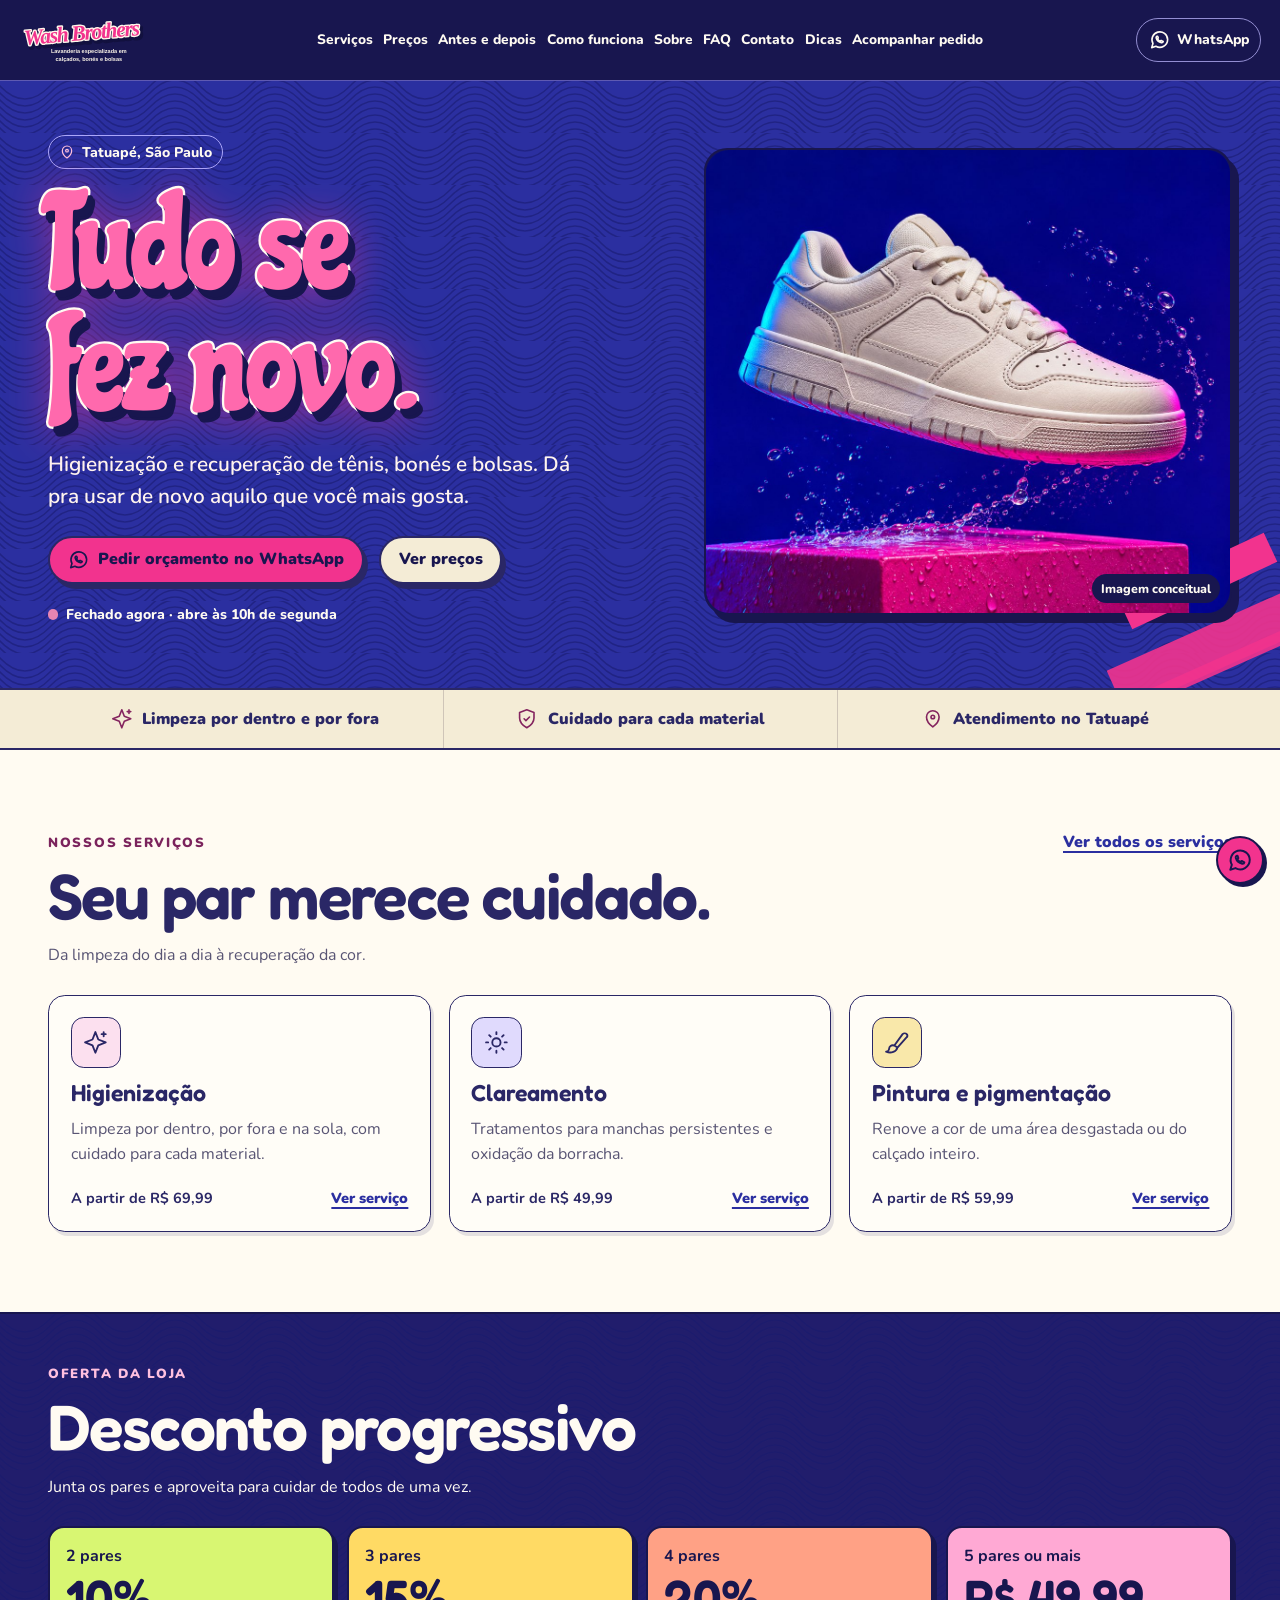
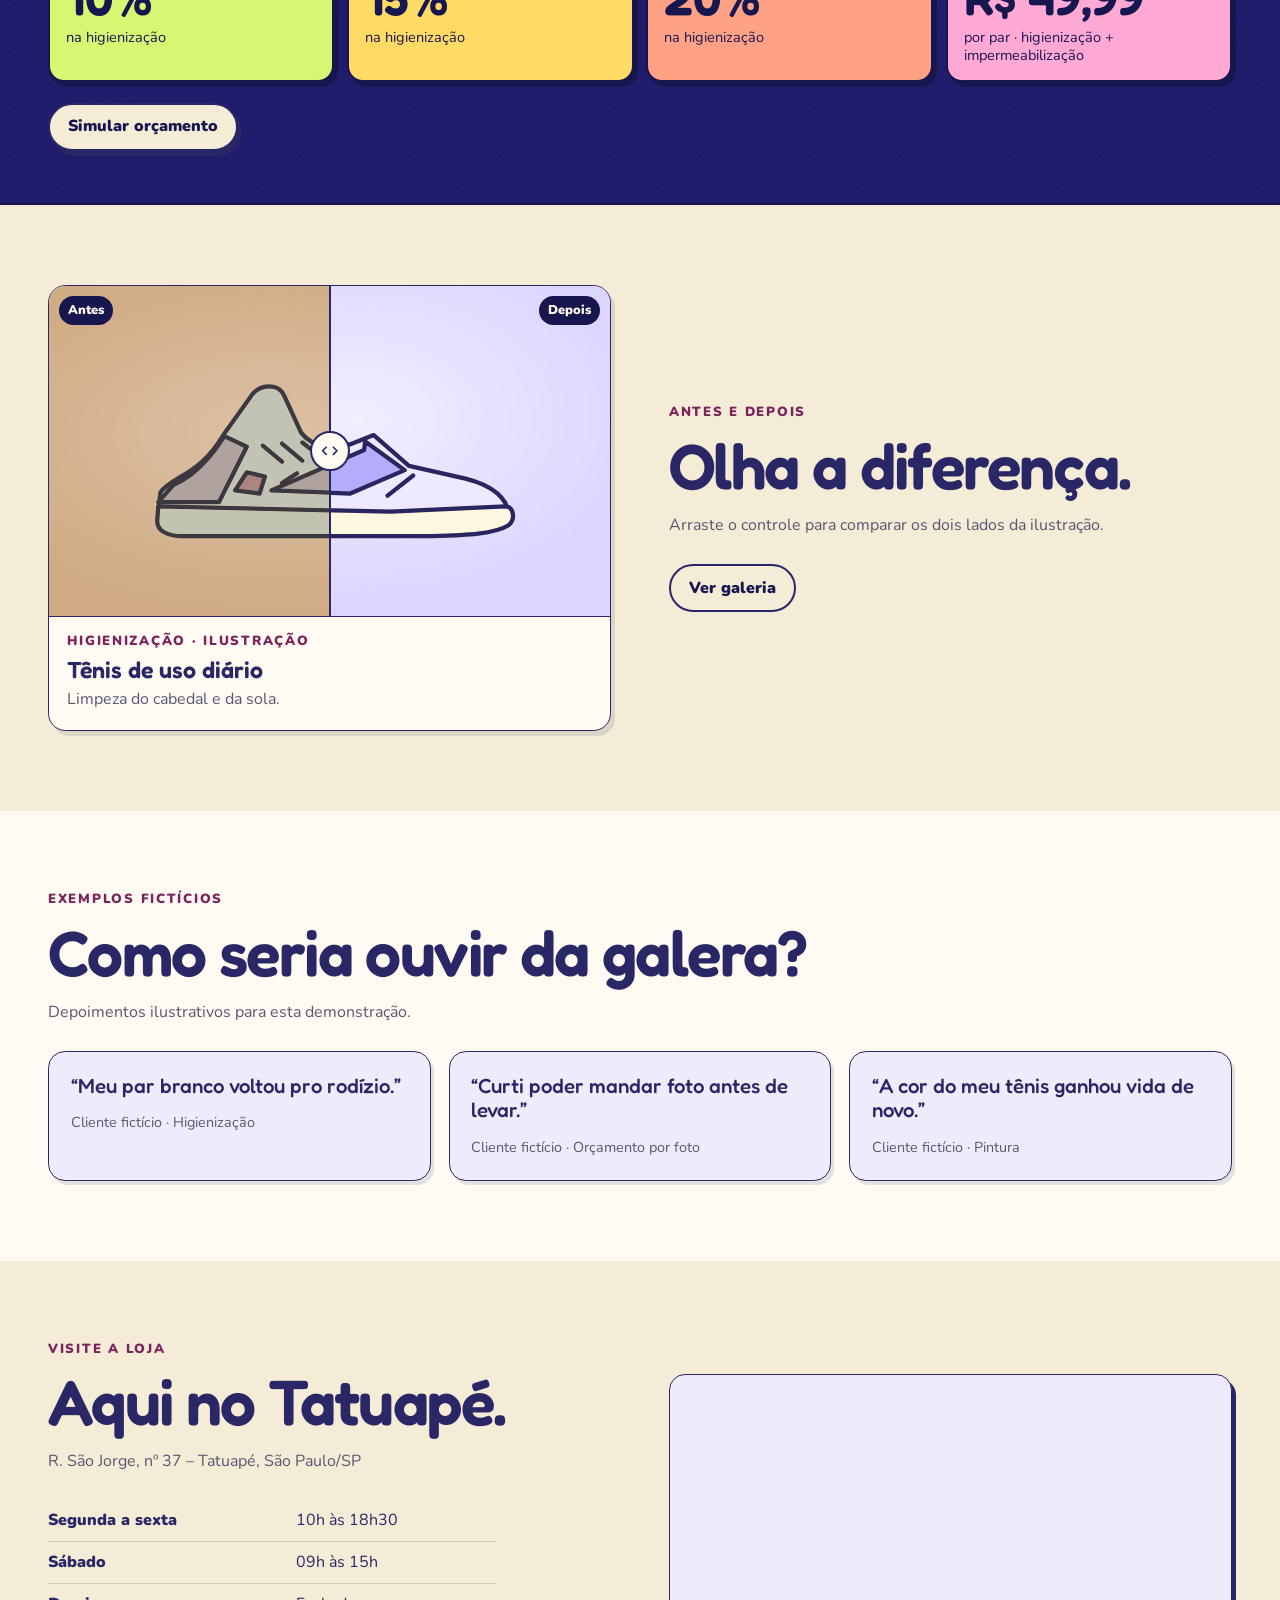
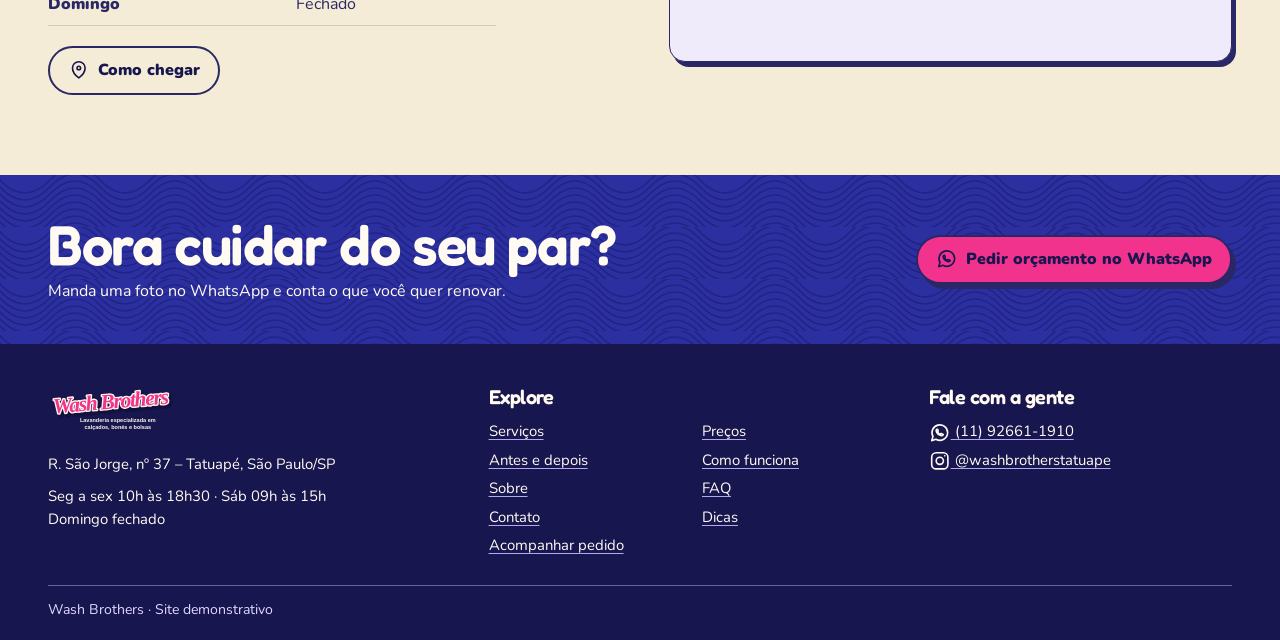
==== index.html @ c984cf7f "Adiciona o site Wash Brothers" ====
<!doctype html>
<html lang="pt-BR">
<head>
  <meta charset="utf-8">
  <meta name="viewport" content="width=device-width, initial-scale=1">
  <title>Wash Brothers | Lavanderia de tênis no Tatuapé</title>
  <meta name="description" content="Higienização e recuperação de tênis, bonés e bolsas no Tatuapé, em São Paulo. Conheça os serviços e peça um orçamento pelo WhatsApp.">
  <meta name="theme-color" content="#2B2FA0">
  <meta property="og:type" content="website">
  <meta property="og:locale" content="pt_BR">
  <meta property="og:site_name" content="Wash Brothers">
  <meta property="og:title" content="Wash Brothers | Lavanderia de tênis no Tatuapé">
  <meta property="og:description" content="Higienização e recuperação de tênis, bonés e bolsas no Tatuapé, em São Paulo. Conheça os serviços e peça um orçamento pelo WhatsApp.">
  <meta property="og:image" content="assets/img/capa.jpg">
  <meta property="og:image:alt" content="Imagem conceitual de um tênis branco sobre base rosa">
  <link rel="icon" href="assets/img/tenis.svg" type="image/svg+xml">
  <link rel="preconnect" href="https://fonts.googleapis.com">
  <link rel="preconnect" href="https://fonts.gstatic.com" crossorigin>
  <link rel="stylesheet" href="https://fonts.googleapis.com/css2?family=Chicle&amp;family=Fredoka:wght@400;500;600;700&amp;family=Nunito:wght@400;500;600;700;800;900&amp;display=swap">
  <link rel="stylesheet" href="assets/css/site.css">
  <script type="application/ld+json">{"@context":"https://schema.org","@type":"LocalBusiness","name":"Wash Brothers","slogan":"Tudo se fez novo","telephone":"+55 11 92661-1910","image":"assets/img/capa.jpg","address":{"@type":"PostalAddress","streetAddress":"Rua São Jorge, 37 – Tatuapé","addressLocality":"São Paulo","addressRegion":"SP","addressCountry":"BR"},"sameAs":["https://www.instagram.com/washbrotherstatuape/"],"openingHoursSpecification":[{"@type":"OpeningHoursSpecification","dayOfWeek":["Monday","Tuesday","Wednesday","Thursday","Friday"],"opens":"10:00","closes":"18:30"},{"@type":"OpeningHoursSpecification","dayOfWeek":"Saturday","opens":"09:00","closes":"15:00"}]}</script>
  <script defer src="assets/js/servicos.js"></script>
  <script defer src="assets/js/site.js"></script>
</head>
<body>
<svg xmlns="http://www.w3.org/2000/svg" aria-hidden="true" focusable="false" style="position:absolute;width:0;height:0;overflow:hidden">
  <symbol id="spark" viewBox="0 0 24 24"><g fill="none" stroke="currentColor" stroke-width="1.8" stroke-linecap="round" stroke-linejoin="round"><path d="M12 2l2.8 7.2L22 12l-7.2 2.8L12 22l-2.8-7.2L2 12l7.2-2.8L12 2zM20 2v4m-2-2h4"/></g></symbol>
  <symbol id="sun" viewBox="0 0 24 24"><g fill="none" stroke="currentColor" stroke-width="1.8" stroke-linecap="round" stroke-linejoin="round"><circle cx="12" cy="12" r="4"/><path d="M12 2v2m0 16v2M2 12h2m16 0h2M5 5l1.5 1.5m11 11L19 19M5 19l1.5-1.5m11-11L19 5"/></g></symbol>
  <symbol id="drop" viewBox="0 0 24 24"><g fill="none" stroke="currentColor" stroke-width="1.8" stroke-linecap="round" stroke-linejoin="round"><path d="M12 2c3 5 7 8.8 7 13a7 7 0 0 1-14 0c0-4.2 4-8 7-13zM8 15a4 4 0 0 0 3 4"/></g></symbol>
  <symbol id="brush" viewBox="0 0 24 24"><g fill="none" stroke="currentColor" stroke-width="1.8" stroke-linecap="round" stroke-linejoin="round"><path d="m10 15 8-11c1-1 3-1 4 0s1 2 0 3L13 17m-3-2c-3-1-5 1-5 3 0 1-1 3-3 3 5 2 10 0 11-4z"/></g></symbol>
  <symbol id="layers" viewBox="0 0 24 24"><g fill="none" stroke="currentColor" stroke-width="1.8" stroke-linecap="round" stroke-linejoin="round"><path d="m12 3 10 5-10 5L2 8l10-5zm-9 9 9 5 9-5m-18 4 9 5 9-5"/></g></symbol>
  <symbol id="wind" viewBox="0 0 24 24"><g fill="none" stroke="currentColor" stroke-width="1.8" stroke-linecap="round" stroke-linejoin="round"><path d="M3 8h13a2.5 2.5 0 1 0-2.5-2.5M2 12h18a2 2 0 1 1-2 2m-14 2h8a2.5 2.5 0 1 1-2.5 2.5"/></g></symbol>
  <symbol id="tool" viewBox="0 0 24 24"><g fill="none" stroke="currentColor" stroke-width="1.8" stroke-linecap="round" stroke-linejoin="round"><path d="M14 6a5 5 0 0 1 6-3l-3 3 2 2 3-3a5 5 0 0 1-6 7l-7 8a2.2 2.2 0 0 1-3-3l8-7a5 5 0 0 1 0-4z"/></g></symbol>
  <symbol id="cap" viewBox="0 0 24 24"><g fill="none" stroke="currentColor" stroke-width="1.8" stroke-linecap="round" stroke-linejoin="round"><path d="M3 15a8 8 0 0 1 16-1l3 4c-3 2-7 1-10-1-3 1-6 0-9-2zM10 8c-3 3-3 7-3 8"/></g></symbol>
  <symbol id="bag" viewBox="0 0 24 24"><g fill="none" stroke="currentColor" stroke-width="1.8" stroke-linecap="round" stroke-linejoin="round"><path d="M4 8h16l2 13H2L4 8zm4 2V7a4 4 0 0 1 8 0v3"/></g></symbol>
  <symbol id="pin" viewBox="0 0 24 24"><g fill="none" stroke="currentColor" stroke-width="1.8" stroke-linecap="round" stroke-linejoin="round"><path d="M19 10c0 6-7 11-7 11s-7-5-7-11a7 7 0 1 1 14 0z"/><circle cx="12" cy="10" r="2"/></g></symbol>
  <symbol id="check" viewBox="0 0 24 24"><g fill="none" stroke="currentColor" stroke-width="1.8" stroke-linecap="round" stroke-linejoin="round"><path d="m5 12 4 4 10-10"/></g></symbol>
  <symbol id="shield" viewBox="0 0 24 24"><g fill="none" stroke="currentColor" stroke-width="1.8" stroke-linecap="round" stroke-linejoin="round"><path d="M12 22c5-3 8-6 8-11V5l-8-3-8 3v6c0 5 3 8 8 11zM9 12l2 2 4-4"/></g></symbol>
  <symbol id="menu" viewBox="0 0 24 24"><g fill="none" stroke="currentColor" stroke-width="1.8" stroke-linecap="round" stroke-linejoin="round"><path d="M4 6h16M4 12h16M4 18h16"/></g></symbol>
  <symbol id="clock" viewBox="0 0 24 24"><g fill="none" stroke="currentColor" stroke-width="1.8" stroke-linecap="round" stroke-linejoin="round"><circle cx="12" cy="12" r="9"/><path d="M12 7v5l3 2"/></g></symbol>
  <symbol id="box" viewBox="0 0 24 24"><g fill="none" stroke="currentColor" stroke-width="1.8" stroke-linecap="round" stroke-linejoin="round"><path d="m3 7 9-4 9 4v10l-9 4-9-4V7zm0 0 9 4 9-4m-9 4v10m-4-16 9 4"/></g></symbol>
  <symbol id="camera" viewBox="0 0 24 24"><g fill="none" stroke="currentColor" stroke-width="1.8" stroke-linecap="round" stroke-linejoin="round"><path d="M3 7h4l2-3h6l2 3h4v13H3z"/><circle cx="12" cy="13" r="3"/></g></symbol>
  <symbol id="whatsapp" viewBox="0 0 24 24"><g fill="none" stroke="currentColor" stroke-width="1.8" stroke-linecap="round" stroke-linejoin="round"><path d="M20.7 11.7a8.7 8.7 0 0 1-13 7.5L3 20.7l1.4-4.6a8.7 8.7 0 1 1 16.3-4.4z"/><path d="M9 8c-.7.1-1.3 1-1 2 .8 2.8 3.1 4.7 5.8 5.2.9.1 1.9-.6 2-1.3l-2.4-1.2-.8 1c-1.6-.5-2.8-1.8-3-2.9l.7-.8L9.6 8z"/></g></symbol>
  <symbol id="instagram" viewBox="0 0 24 24"><g fill="none" stroke="currentColor" stroke-width="1.8" stroke-linecap="round" stroke-linejoin="round"><rect x="3" y="3" width="18" height="18" rx="5"/><circle cx="12" cy="12" r="4"/><path d="M17.5 6.5h.01"/></g></symbol>
  <symbol id="plus" viewBox="0 0 24 24"><g fill="none" stroke="currentColor" stroke-width="1.8" stroke-linecap="round" stroke-linejoin="round"><path d="M5 12h14m-7-7v14"/></g></symbol>
  <symbol id="compare" viewBox="0 0 24 24"><g fill="none" stroke="currentColor" stroke-width="1.8" stroke-linecap="round" stroke-linejoin="round"><path d="m8 8-4 4 4 4m8-8 4 4-4 4"/></g></symbol>
</svg>
<a class="skip-link" href="#conteudo">Pular para o conteúdo</a>
<header class="site-header"><div class="wrap header-layout">
  <a class="brand" href="index.html" aria-current="page"><!-- TODO: substituir pelo arquivo oficial da marca. --><img src="assets/img/logo.svg" width="260" height="100" alt="Wash Brothers — Lavanderia especializada em calçados, bonés e bolsas"></a>
  <button class="menu-toggle" type="button" data-menu aria-expanded="false" aria-controls="navegacao"><svg class="icon" aria-hidden="true"><use href="#menu"></use></svg><span>Menu</span></button>
  <nav class="navigation" id="navegacao" aria-label="Navegação principal"><a href="servicos.html">Serviços</a><a href="precos.html">Preços</a><a href="antes-e-depois.html">Antes e depois</a><a href="como-funciona.html">Como funciona</a><a href="sobre.html">Sobre</a><a href="faq.html">FAQ</a><a href="contato.html">Contato</a><a href="dicas.html">Dicas</a><a href="acompanhar-pedido.html">Acompanhar pedido</a></nav>
  <a class="header-wa" href="https://wa.me/5511926611910"><svg class="icon" aria-hidden="true"><use href="#whatsapp"></use></svg><span>WhatsApp</span></a>
</div></header>
<main id="conteudo">
<noscript><p class="wrap message">Ative o JavaScript para usar os filtros, a tabela, o simulador e o acompanhamento de pedidos. Você também pode falar com a equipe pelo WhatsApp.</p></noscript>
<section class="hero wave">
  <div class="wrap hero-grid">
    <div class="hero-copy"><p class="hero-tag"><svg class="icon" aria-hidden="true"><use href="#pin"></use></svg> Tatuapé, São Paulo</p><h1 class="bubble neon">Tudo se<br> fez novo<span>.</span></h1>
    <p>Higienização e recuperação de tênis, bonés e bolsas. Dá pra usar de novo aquilo que você mais gosta.</p>
    <div class="actions"><a class="button primary" href="https://wa.me/5511926611910"><svg class="icon" aria-hidden="true"><use href="#whatsapp"></use></svg>Pedir orçamento no WhatsApp</a><a class="button light" href="precos.html">Ver preços</a></div>
    <span class="status-badge" data-horario>Seg a sex 10h às 18h30 · Sáb 09h às 15h</span></div>
    <figure class="hero-art"><span class="hero-tape" aria-hidden="true"></span><img src="assets/img/capa.jpg" width="1100" height="1100" alt="Tênis branco sobre uma base rosa, cercado por gotas de água, em foto conceitual" fetchpriority="high"><figcaption>Imagem conceitual</figcaption></figure>
  </div>
</section>
<div class="benefits"><div class="wrap benefit-grid"><div><svg class="icon" aria-hidden="true"><use href="#spark"></use></svg> Limpeza por dentro e por fora</div><div><svg class="icon" aria-hidden="true"><use href="#shield"></use></svg> Cuidado para cada material</div><div><svg class="icon" aria-hidden="true"><use href="#pin"></use></svg> Atendimento no Tatuapé</div></div></div>
<section class="section" data-reveal><div class="wrap"><div class="heading-row"><div class="section-heading"><p class="eyebrow">Nossos serviços</p><h2>Seu par merece cuidado.</h2><p>Da limpeza do dia a dia à recuperação da cor.</p></div><a class="text-link" href="servicos.html">Ver todos os serviços</a></div><div class="cards" data-cards="home"></div></div></section>
<section class="promo"><div class="wrap"><div class="section-heading"><p class="eyebrow">Oferta da loja</p><h2>Desconto progressivo</h2><p>Junta os pares e aproveita para cuidar de todos de uma vez.</p></div><div class="promo-grid"><div><b>2 pares</b><strong>10%</strong><span>na higienização</span></div><div><b>3 pares</b><strong>15%</strong><span>na higienização</span></div><div><b>4 pares</b><strong>20%</strong><span>na higienização</span></div><div><b>5 pares ou mais</b><strong>R$ 49,99</strong><span>por par · higienização + impermeabilização</span></div></div><a class="button light" href="precos.html#simulador">Simular orçamento</a></div></section>
<section class="section pale" data-reveal><div class="wrap split center-y"><article class="compare-card tone-higienizacao" data-categoria="higienizacao"><div class="comparison" data-comparador>
  <!-- TODO: trocar os SVGs ilustrativos por duas fotos reais com o mesmo enquadramento. -->
  <div class="compare-layer after"><img width="420" height="250" src="assets/img/tenis.svg" alt="Ilustração de tênis de uso diário depois do tratamento" loading="lazy"><span>Depois</span></div>
  <div class="compare-layer before"><img width="420" height="250" src="assets/img/tenis.svg" alt="Ilustração de tênis de uso diário antes do tratamento" loading="lazy"><span>Antes</span></div>
  <div class="compare-divider" aria-hidden="true"><span><svg class="icon" aria-hidden="true"><use href="#compare"></use></svg></span></div>
  <label for="comparacao-home" class="sr-only">Comparação de antes e depois: Tênis de uso diário</label><input id="comparacao-home" type="range" min="0" max="100" value="50">
  </div><div class="compare-copy"><p class="eyebrow">Higienização · Ilustração</p><h3>Tênis de uso diário</h3><p>Limpeza do cabedal e da sola.</p></div></article><div><div class="section-heading"><p class="eyebrow">Antes e depois</p><h2>Olha a diferença.</h2><p>Arraste o controle para comparar os dois lados da ilustração.</p></div><a class="button outline" href="antes-e-depois.html">Ver galeria</a></div></div></section>
<section class="section" data-reveal><div class="wrap"><div class="section-heading"><p class="eyebrow">Exemplos fictícios</p><h2>Como seria ouvir da galera?</h2><p>Depoimentos ilustrativos para esta demonstração.</p></div><!-- Exemplos fictícios, substituir por depoimentos autorizados. --><div class="cards reviews"><blockquote><p>“Meu par branco voltou pro rodízio.”</p><footer>Cliente fictício · Higienização</footer></blockquote><blockquote><p>“Curti poder mandar foto antes de levar.”</p><footer>Cliente fictício · Orçamento por foto</footer></blockquote><blockquote><p>“A cor do meu tênis ganhou vida de novo.”</p><footer>Cliente fictício · Pintura</footer></blockquote></div></div></section>
<section class="section pale"><div class="wrap split center-y"><div><div class="section-heading"><p class="eyebrow">Visite a loja</p><h2>Aqui no Tatuapé.</h2><p>R. São Jorge, nº 37 – Tatuapé, São Paulo/SP</p></div><table class="hours"><caption class="sr-only">Horários de atendimento</caption><tbody><tr><th scope="row">Segunda a sexta</th><td>10h às 18h30</td></tr><tr><th scope="row">Sábado</th><td>09h às 15h</td></tr><tr><th scope="row">Domingo</th><td>Fechado</td></tr></tbody></table><div class="actions"><a class="button outline" href="contato.html"><svg class="icon" aria-hidden="true"><use href="#pin"></use></svg>Como chegar</a></div></div><iframe class="map" title="Mapa da Wash Brothers no Tatuapé" src="https://maps.google.com/maps?q=Rua%20S%C3%A3o%20Jorge%2C%2037%2C%20Tatuap%C3%A9%2C%20S%C3%A3o%20Paulo%2C%20SP&amp;t=&amp;z=16&amp;ie=UTF8&amp;iwloc=&amp;output=embed" loading="lazy" referrerpolicy="no-referrer-when-downgrade"></iframe></div></section>
<section class="closing wave"><div class="wrap"><div><h2>Bora cuidar do seu par?</h2><p>Manda uma foto no WhatsApp e conta o que você quer renovar.</p></div><a class="button primary" href="https://wa.me/5511926611910"><svg class="icon" aria-hidden="true"><use href="#whatsapp"></use></svg>Pedir orçamento no WhatsApp</a></div></section>
</main>
<footer class="site-footer"><div class="wrap footer-grid">
  <div><a class="brand" href="index.html"><!-- TODO: substituir pelo arquivo oficial da marca. --><img src="assets/img/logo.svg" width="260" height="100" alt="Wash Brothers — Lavanderia especializada em calçados, bonés e bolsas"></a><p>R. São Jorge, nº 37 – Tatuapé, São Paulo/SP</p><p>Seg a sex 10h às 18h30 · Sáb 09h às 15h<br>Domingo fechado</p></div>
  <div><h2>Explore</h2><nav aria-label="Links do rodapé"><a href="servicos.html">Serviços</a><a href="precos.html">Preços</a><a href="antes-e-depois.html">Antes e depois</a><a href="como-funciona.html">Como funciona</a><a href="sobre.html">Sobre</a><a href="faq.html">FAQ</a><a href="contato.html">Contato</a><a href="dicas.html">Dicas</a><a href="acompanhar-pedido.html">Acompanhar pedido</a></nav></div>
  <div><h2>Fale com a gente</h2><a href="https://wa.me/5511926611910"><svg class="icon" aria-hidden="true"><use href="#whatsapp"></use></svg> (11) 92661-1910</a><a href="https://www.instagram.com/washbrotherstatuape/"><svg class="icon" aria-hidden="true"><use href="#instagram"></use></svg> @washbrotherstatuape</a></div>
</div><div class="wrap footer-note">Wash Brothers · Site demonstrativo</div></footer>
<a class="floating-wa" href="https://wa.me/5511926611910" aria-label="Falar com a Wash Brothers no WhatsApp"><svg class="icon" aria-hidden="true"><use href="#whatsapp"></use></svg></a>
</body>
</html>
---- assets/css/site.css ----
:root {
  color-scheme: light;
  --blue:#2b2fa0; --ink:#2a2766; --deep:#18164f; --pink:#f2338e;
  --rose:#ff69ad; --cream:#f4ecd6; --paper:#fffbf2; --lavender:#efebfb;
  --lime:#d8f672; --yellow:#ffda64; --coral:#ffa185;
  --line:#ded7ca; --muted:#595574;
  --display:"Chicle", Georgia, serif; --heading:"Fredoka", "Trebuchet MS", sans-serif;
  --body:"Nunito", system-ui, sans-serif; --shadow:4px 5px 0 var(--ink);
  --max:74rem;
}
*,*::before,*::after { box-sizing:border-box; }
html { scroll-behavior:smooth; }
body { margin:0; background:var(--paper); color:var(--ink); font: 1rem/1.55 var(--body); }
img { display:block; max-width:100%; height:auto; }
svg { vertical-align:middle; }
button,input,select,textarea { font:inherit; }
button { cursor:pointer; }
button:disabled { opacity:.55; cursor:not-allowed; }
a { color:inherit; }
p,h1,h2,h3,figure,blockquote { margin:0; }
h1,h2,h3 { font-family:var(--heading); font-weight:600; line-height:1.04; }
h2 { font-size:clamp(2.2rem,5vw,4rem); letter-spacing:-.025em; }
h3 { font-size:1.45rem; }
p { max-width:65ch; }
[hidden] { display:none !important; }
:focus-visible { outline:3px solid #5248ce; outline-offset:4px; box-shadow:0 0 0 2px var(--paper); }
.wave :focus-visible,.site-header :focus-visible,.site-footer :focus-visible,.promo :focus-visible { outline-color:var(--lime); box-shadow:none; }
.sr-only,.skip-link:not(:focus) { position:absolute; width:1px; height:1px; padding:0; margin:-1px; overflow:hidden; clip-path:inset(50%); white-space:nowrap; border:0; }
.skip-link:focus { position:fixed; z-index:9; top:.5rem; left:.5rem; padding:.65rem 1rem; background:var(--paper); border-radius:.5rem; }
.wrap { width:min(calc(100% - 2rem),var(--max)); margin-inline:auto; }
.narrow { max-width:53rem; }
.icon { display:inline-block; width:1.35rem; height:1.35rem; flex:none; }
.section { padding:3.5rem 0; }
.pale { background:var(--cream); }
.wave { background-color:var(--blue); background-image:url("../img/ondas.svg"); color:var(--paper); }
.eyebrow { font-size:.83rem; font-weight:900; letter-spacing:.13em; line-height:1.3; text-transform:uppercase; color:#7b235c; }
.wave .eyebrow,.promo .eyebrow { color:#ffc0df; }
.section-heading { margin-bottom:1.65rem; }
.section-heading .eyebrow { margin-bottom:.7rem; }
.section-heading > p:last-child:not(.eyebrow) { margin-top:.85rem; color:var(--muted); }
.heading-row { display:flex; flex-wrap:wrap; align-items:baseline; justify-content:space-between; column-gap:2rem; }
.heading-row > a { margin-bottom:1.2rem; }
.actions { display:flex; flex-wrap:wrap; gap:.9rem; align-items:center; }
.button { display:inline-flex; align-items:center; justify-content:center; gap:.55rem; min-height:3rem; padding:.72rem 1.12rem; border:2px solid var(--ink); border-radius:100rem; font-weight:900; color:var(--deep); line-height:1.2; text-align:center; text-decoration:none; transition:transform .17s ease,background-color .17s ease,box-shadow .17s ease; }
.primary { background:var(--pink); box-shadow:var(--shadow); }
.primary:hover { background:#ff79b8; }
.light { background:var(--cream); box-shadow:var(--shadow); }
.light:hover { background:white; }
.outline { background:transparent; }
.outline:hover { background:var(--lavender); }
.button:hover { transform:translateY(-2px); }
.button:active { transform:translateY(1px); }
.button.small { min-height:2.65rem; padding:.55rem .8rem; font-size:.9rem; }
.text-link { color:var(--blue); font-weight:900; text-decoration-thickness:2px; text-underline-offset:.25em; }
.text-link:hover { color:#941d60; }
.site-header { position:relative; z-index:5; background:var(--deep); color:var(--paper); border-bottom:1px solid #5f5ab2; }
.header-layout { display:flex; align-items:center; justify-content:space-between; gap:1rem; min-height:4.6rem; }
.brand { display:inline-flex; align-items:center; flex:none; }
.brand img { width:9rem; }
.header-wa,.menu-toggle { align-items:center; gap:.4rem; border:1px solid #938ed2; background:transparent; color:var(--paper); min-height:2.75rem; padding:.45rem .7rem; border-radius:100rem; text-decoration:none; font-weight:800; }
.header-wa { display:none; }
.menu-toggle { display:inline-flex; }
.navigation { display:none; position:absolute; inset:100% 0 auto; background:var(--deep); padding:.65rem 1rem 1rem; border-bottom:2px solid var(--rose); box-shadow:0 12px 22px #18164f3a; }
.navigation.is-open { display:grid; grid-template-columns:repeat(2,minmax(0,1fr)); gap:.15rem .4rem; }
.navigation a { padding:.55rem .4rem; font-weight:800; text-decoration:none; text-underline-offset:.3em; }
.navigation a:hover,.navigation a[aria-current] { color:#ffc4e1; text-decoration:underline; }
.hero { overflow:hidden; position:relative; isolation:isolate; padding:2.8rem 0 2.6rem; }
.hero::before,.hero::after { content:""; position:absolute; z-index:-1; background:var(--pink); transform:rotate(-24deg); pointer-events:none; }
.hero::before { width:18rem; height:3rem; right:-7rem; bottom:5%; opacity:.9; }
.hero::after { width:18rem; height:.6rem; right:-5rem; bottom:3%; opacity:.85; }
.hero-grid { display:grid; gap:2.2rem; align-items:center; }
.hero-tag { display:inline-flex; align-items:center; gap:.4rem; padding:.32rem .65rem; border:1px solid #aba6f9; border-radius:10rem; font-weight:800; font-size:.88rem; }
.hero-tag .icon { width:1rem; height:1rem; color:#ffc2dd; }
.bubble { color:var(--rose); font:400 clamp(3.6rem,11vw,8.8rem)/.92 var(--display); letter-spacing:-.022em; -webkit-text-stroke:.035em var(--paper); paint-order:stroke fill; text-shadow:.035em .055em var(--deep),.05em .075em var(--deep); overflow-wrap:anywhere; }
.neon { margin:.95rem 0 1.15rem; font-size:clamp(4.4rem,13vw,9rem); filter:drop-shadow(0 0 .16em #f2338e78); }
.hero-copy > p:not(.hero-tag) { max-width:33rem; font-size:clamp(1.05rem,2vw,1.3rem); color:#fff4ee; font-weight:600; }
.hero .actions { margin:1.45rem 0 1.15rem; }
.status-badge { display:inline-flex; align-items:center; gap:.5rem; font-size:.88rem; font-weight:800; }
.status-badge::before { width:.65rem; height:.65rem; border-radius:50%; flex:none; background:#e885b2; content:""; }
.status-badge[data-aberto="true"]::before { background:#90ce32; }
.hero-art { position:relative; isolation:isolate; width:100%; max-width:33rem; margin-inline:auto; border:2px solid var(--deep); border-radius:1.45rem; background:#111363; box-shadow:7px 8px 0 var(--deep); }
.hero-art img { width:100%; aspect-ratio:1.13; object-fit:cover; border-radius:inherit; }
.hero-tape { position:absolute; z-index:-1; bottom:1rem; right:-3rem; width:10rem; height:2rem; transform:rotate(-25deg); background:var(--pink); }
.hero-art figcaption { position:absolute; right:.65rem; bottom:.65rem; padding:.3rem .55rem; border-radius:10rem; background:var(--deep); color:var(--paper); font-size:.78rem; font-weight:800; }
.benefits { background:var(--cream); border-block:2px solid var(--ink); }
.benefit-grid { display:grid; font-weight:900; }
.benefit-grid > div { display:flex; align-items:center; gap:.6rem; min-height:3rem; }
.benefit-grid > div + div { border-top:1px solid #cfc5b8; }
.benefit-grid .icon { color:#84255f; }
.subhero { position:relative; isolation:isolate; overflow:hidden; padding:3rem 0 3.2rem; border-bottom:2px solid var(--ink); }
.subhero::after { content:""; position:absolute; z-index:-1; width:15rem; height:2rem; right:-8rem; top:42%; background:var(--pink); transform:rotate(-35deg); opacity:.8; }
.subhero .bubble { width:fit-content; max-width:100%; margin:.55rem 0 1rem; font-size:clamp(3.25rem,10vw,6.6rem); }
.subhero p:last-child { font-size:1.1rem; }
.cards,.gallery { display:grid; gap:1.1rem; }
.service-card,.reviews blockquote { border:1.5px solid var(--ink); background:#fffdf7; padding:1.35rem; border-radius:1.05rem; box-shadow:3px 4px 0 #2a276620; }
.service-card { display:flex; flex-direction:column; align-items:flex-start; gap:.8rem; transition:transform .2s ease, box-shadow .2s ease; scroll-margin-top:1rem; }
.service-card:hover { transform:translateY(-3px); box-shadow:4px 7px 0 #2a276635; }
.service-card p { color:var(--muted); }
.service-icon { display:inline-grid; place-items:center; width:3.15rem; height:3.15rem; background:#fce0ef; border:1.5px solid var(--ink); border-radius:.8rem; flex:none; }
.service-icon .icon { width:1.55rem; height:1.55rem; }
.service-card:nth-child(3n + 2) .service-icon { background:#e0dafd; }
.service-card:nth-child(3n + 3) .service-icon { background:#f9e8aa; }
.card-bottom { width:100%; display:flex; flex-wrap:wrap; align-items:center; justify-content:space-between; gap:.65rem; padding-top:.45rem; margin-top:auto; font-size:.91rem; }
.promo { padding:3.25rem 0; color:var(--paper); background:#211d6c url("../img/ondas.svg"); border-block:2px solid var(--deep); }
.promo .section-heading > p:last-child:not(.eyebrow) { color:var(--paper); }
.promo-grid { display:grid; grid-template-columns:repeat(2,minmax(0,1fr)); gap:.8rem; margin-bottom:1.3rem; }
.promo-grid:last-child { margin-bottom:0; }
.promo-grid div { display:flex; flex-direction:column; gap:.3rem; align-items:flex-start; background:var(--lime); color:var(--deep); border:2px solid var(--deep); box-shadow:4px 5px 0 var(--deep); padding:.8rem; border-radius:1rem; }
.promo-grid div:nth-child(2) { background:var(--yellow); }
.promo-grid div:nth-child(3) { background:var(--coral); }
.promo-grid div:nth-child(4) { background:#ffa9d4; }
.promo-grid strong { font:600 clamp(1.55rem,5vw,3.1rem)/1 var(--heading); white-space:nowrap; }
.promo-grid span { font-size:.91rem; line-height:1.25; }
.split { display:grid; gap:1.7rem; }
.center-y { align-items:center; }
.compare-card { min-width:0; background:var(--paper); border:1.5px solid var(--ink); border-radius:1.1rem; overflow:hidden; box-shadow:4px 5px 0 #2a276620; }
.comparison { --position:50%; --after:#dbd5ff; --before:#d0ab84; position:relative; aspect-ratio:1.7; isolation:isolate; }
.tone-clareamento .comparison { --after:#fff1bb; --before:#d7a67b; }
.tone-pintura .comparison { --after:#fad2e9; --before:#b6a9ac; }
.tone-camurca .comparison { --after:#f8d6b7; --before:#a996a3; }
.tone-bones .comparison { --after:#e9d1ff; --before:#aba6a5; }
.tone-bolsas .comparison { --after:#e6f0bd; --before:#c4ad8c; }
.compare-layer { position:absolute; inset:0; display:grid; place-items:center; background:radial-gradient(ellipse at 55% 40%, #fff9,transparent 68%),var(--after); overflow:hidden; }
.compare-layer img { width:min(93%,28rem); max-height:100%; object-fit:contain; }
.compare-layer span { position:absolute; top:.65rem; right:.65rem; padding:.27rem .55rem; border-radius:10rem; font-size:.8rem; font-weight:900; color:var(--paper); background:var(--deep); }
.before { clip-path:inset(0 calc(100% - var(--position)) 0 0); background:radial-gradient(ellipse at 40% 45%, #fff4,transparent 70%),var(--before); }
.before img { filter:sepia(.65) contrast(.8) brightness(.85); }
.before span { left:.65rem; right:auto; }
.compare-divider { position:absolute; z-index:1; left:var(--position); inset-block:0; width:2px; transform:translateX(-50%); background:var(--ink); pointer-events:none; }
.compare-divider span { position:absolute; top:50%; left:50%; transform:translate(-50%,-50%); display:grid; place-items:center; width:2.5rem; height:2.5rem; border:2px solid var(--ink); border-radius:50%; background:var(--paper); color:var(--ink); }
.comparison input { position:absolute; z-index:2; inset:0; width:100%; height:100%; margin:0; opacity:0; cursor:ew-resize; touch-action:pan-y; touch-action:pan-y; }
.comparison:focus-within { outline:4px solid #5142c4; outline-offset:-5px; }
.compare-copy { display:grid; gap:.4rem; padding:1rem 1.15rem 1.15rem; border-top:1px solid var(--ink); }
.compare-copy > p:last-child { color:var(--muted); }
.reviews blockquote { background:var(--lavender); }
.reviews blockquote p { font:500 1.28rem/1.2 var(--heading); margin-bottom:.8rem; }
.reviews blockquote footer { font-size:.9rem; color:var(--muted); }
.hours { border-collapse:collapse; width:100%; max-width:28rem; margin:.85rem 0 1.25rem; }
.hours th,.hours td { padding:.5rem .5rem .5rem 0; text-align:left; border-bottom:1px solid #d5cbb8; }
.hours th { font-weight:900; }
.map { width:100%; min-height:18rem; border:1.5px solid var(--ink); border-radius:1rem; background:var(--lavender); box-shadow:var(--shadow); }
.closing { padding:2.5rem 0; }
.closing .wrap { display:flex; flex-wrap:wrap; align-items:center; justify-content:space-between; gap:1.25rem; }
.closing h2 { font-size:clamp(2rem,5vw,3.5rem); margin-bottom:.4rem; }
.site-footer { color:var(--paper); background:var(--deep); padding:2.3rem 0 1.25rem; }
.footer-grid { display:grid; gap:1.5rem; }
.site-footer p,.site-footer a { font-size:.93rem; }
.site-footer p { margin:.55rem 0; }
.site-footer h2 { font-size:1.25rem; margin:.4rem 0 .75rem; }
.site-footer a:not(.brand) { display:block; margin-bottom:.35rem; text-underline-offset:.18em; text-decoration-color:#b4a8ee; }
.site-footer a:hover { color:#ffc4e1; }
.site-footer nav { display:grid; grid-template-columns:repeat(2,minmax(0,1fr)); column-gap:.65rem; }
.footer-note { border-top:1px solid #68639b; margin-top:1.35rem; padding-top:.8rem; padding-right:3.25rem; color:#e0d9ff; font-size:.88rem; }
.floating-wa { display:grid; place-items:center; position:fixed; z-index:4; bottom:max(1rem,env(safe-area-inset-bottom)); right:1rem; width:3rem; height:3rem; background:var(--pink); color:var(--deep); border:2px solid var(--deep); box-shadow:3px 3px 0 var(--deep); border-radius:50%; }
.floating-wa:hover { background:#ff79b8; }
.floating-wa .icon { width:1.65rem; height:1.65rem; }
.chips { display:flex; flex-wrap:wrap; gap:.55rem; margin-bottom:1rem; }
.chips button { padding:.54rem .85rem; min-height:2.75rem; border:1.5px solid var(--ink); border-radius:5rem; background:var(--paper); color:var(--ink); font-weight:900; }
.chips button:hover { background:var(--lavender); }
.chips button[aria-selected="true"],.chips button[aria-pressed="true"] { background:var(--blue); color:var(--paper); }
.table-shell { overflow:auto; border:1.5px solid var(--ink); border-radius:1rem; background:var(--paper); }
.price-table { width:100%; border-collapse:collapse; line-height:1.25; }
.price-table th,.price-table td { padding:.66rem .26rem; border-bottom:1px solid var(--line); }
.price-table tr:last-child td,.price-table tr:last-child th { border-bottom:0; }
.price-table th:first-child { text-align:left; padding-left:.56rem; min-width:7rem; overflow-wrap:anywhere; }
.price-table td { text-align:center; }
.price-table thead { background:var(--deep); color:var(--paper); font-size:.85rem; }
.price-table tbody tr:nth-child(even) { background:#f9f3e7; }
.price-table th small { display:block; margin-top:.25rem; font-weight:600; color:var(--muted); }
.price-pill { white-space:nowrap; display:inline-block; padding:.28rem .33rem; border:1px solid #2a276659; border-radius:5rem; color:var(--deep); font-size:.75rem; font-weight:900; }
.p1 { background:var(--lime); }.p2 { background:var(--yellow); }.p3 { background:var(--coral); }.consult { background:var(--lavender); }
.sim-layout { display:grid; gap:1.2rem; align-items:start; }
.form-panel,.sim-summary { padding:1.15rem; border:1.5px solid var(--ink); border-radius:1rem; background:var(--paper); box-shadow:var(--shadow); min-width:0; }
.form-row { display:grid; gap:.85rem; grid-template-columns:repeat(2,minmax(0,1fr)); margin-bottom:1.05rem; }
label,legend { font-weight:900; }
label > input:not([type="checkbox"]),label > select,label > textarea { display:block; width:100%; color:var(--deep); background:#fffdf7; margin-top:.25rem; padding:.62rem .7rem; border:1.5px solid #827ba6; border-radius:.55rem; }
select { appearance:none; padding-right:1.85rem !important; background-image:linear-gradient(45deg,transparent 50%,var(--ink) 50%),linear-gradient(135deg,var(--ink) 50%,transparent 50%) !important; background-position:calc(100% - 15px) 53%,calc(100% - 10px) 53% !important; background-size:5px 5px !important; background-repeat:no-repeat !important; }
fieldset { margin:0; border:0; padding:0; min-width:0; }
legend { margin-bottom:.4rem; }
.check-list { display:grid; gap:.25rem; }
.check-item { display:grid; align-items:center; grid-template-columns:auto 1fr auto; gap:.55rem; min-height:2.75rem; border:1px solid var(--line); border-radius:.5rem; padding:.42rem .5rem; cursor:pointer; font-weight:700; font-size:.92rem; }
.check-item:has(input:checked) { background:var(--lavender); border-color:#8b80c2; }
.check-item input { width:1.1rem; height:1.1rem; accent-color:var(--blue); }
.check-item span:last-child { white-space:nowrap; font-size:.85rem; }
.sim-summary { background:var(--blue); color:var(--paper); }
.sim-summary :focus-visible { outline-color:var(--lime); }
.total-lines { padding:.55rem 0 .9rem; }
.total-lines p:not(.note) { display:flex; flex-wrap:wrap; align-items:center; justify-content:space-between; gap:.2rem .6rem; padding:.55rem 0; border-bottom:1px solid #a39de7; }
.total-lines strong { font:600 1.65rem/1 var(--heading); color:var(--lime); }
.total-lines .note { margin-top:.65rem; font-size:.88rem; }
.gallery-status { margin:0 0 .85rem; color:var(--muted); }
.process,.order-timeline { padding:0; margin:0; list-style:none; }
.process li,.order-timeline li { display:grid; grid-template-columns:auto 1fr; gap:1rem; align-items:start; position:relative; padding-bottom:1.5rem; }
.process li:not(:last-child)::before,.order-timeline li:not(:last-child)::before { position:absolute; content:""; width:2px; height:100%; top:.15rem; left:1.53rem; background:#c7bee8; }
.process li > *,.order-timeline li > * { position:relative; }
.process h2 { font-size:1.65rem; margin:.2rem 0 .4rem; }
.process p,.contact-handle { color:var(--muted); }
.message { display:flex; align-items:flex-start; gap:.6rem; padding:.8rem .9rem; border:1px solid #b6add8; border-radius:.65rem; background:var(--lavender); }
.message .icon { margin-top:.08rem; }
.brothers { display:grid; grid-template-columns:repeat(2,minmax(0,1fr)); gap:.7rem; }
.brothers figure { background:var(--lavender); border:1.5px solid var(--ink); border-radius:.75rem; overflow:hidden; align-self:start; }
.brothers figcaption { padding:.55rem; font-size:.87rem; font-weight:800; }
.values { padding:0; list-style:none; }
.values li { display:flex; align-items:flex-start; gap:.55rem; margin:.5rem 0; }
.values .icon { color:#87215b; }
.stats { display:grid; grid-template-columns:repeat(2,minmax(0,1fr)); max-width:40rem; gap:.85rem; }
.stats div { display:grid; gap:.3rem; background:var(--paper); border:1.5px solid var(--ink); border-radius:.8rem; padding:1rem; }
.stats strong { color:#8b1c5a; font:600 clamp(2rem,5vw,3.5rem)/1 var(--heading); }
.faq { display:grid; gap:.6rem; }
.faq details { border:1.5px solid var(--ink); border-radius:.75rem; background:#fffdf7; }
.faq summary { padding:.95rem 1rem; min-height:3rem; display:flex; justify-content:space-between; align-items:center; gap:.6rem; cursor:pointer; font-weight:900; list-style:none; }
.faq summary::-webkit-details-marker { display:none; }
.faq summary .icon { color:#881d5c; }
.faq details[open] summary .icon { transform:rotate(45deg); }
.faq details p { padding:0 1rem 1rem; color:var(--muted); }
.contact-info .map { align-self:stretch; }
.contact-handle { margin-top:.85rem; font-size:.95rem; overflow-wrap:anywhere; }
.stacked { display:grid; gap:.9rem; }
.stacked .button { justify-self:start; }
.example-codes { margin-top:1.15rem; }
.example-codes > span { display:block; margin-bottom:.45rem; font-weight:800; }
.pedido-status { font-weight:900; margin-bottom:.75rem; }
.pedido-status:empty { display:none; }
.order-timeline li { gap:.6rem; min-height:3.75rem; padding-bottom:.65rem; }
.order-timeline li:not(:last-child)::before { left:1.05rem; }
.step-marker { display:grid; place-items:center; width:2.15rem; height:2.15rem; border:1.5px solid var(--ink); border-radius:50%; background:var(--lavender); font-weight:900; }
.feito .step-marker { background:var(--lime); }
.atual .step-marker { background:var(--pink); }
.order-timeline small { display:block; color:var(--muted); font-size:.85rem; }
.tips h2 { font-size:1.45rem; }
.arrived { animation:arrive .48s ease both; }
@keyframes arrive { from { opacity:.55; transform:translateY(.7rem); } to { opacity:1; transform:translateY(0); } }
@media (min-width:36rem) {
  .wrap { width:min(calc(100% - 3rem),var(--max)); }
  .cards,.gallery { grid-template-columns:repeat(2,minmax(0,1fr)); }
  .price-table th,.price-table td { padding:.72rem .55rem; }
  .price-table th:first-child { padding-left:1rem; }
  .price-pill { padding:.3rem .65rem; font-size:.87rem; }
  .form-panel,.sim-summary { padding:1.4rem; }
}
@media (min-width:44rem) {
  .benefit-grid { grid-template-columns:repeat(3,minmax(0,1fr)); }
  .benefit-grid > div { justify-content:center; padding:.4rem .6rem; min-height:3.6rem; }
  .benefit-grid > div + div { border-top:0; border-left:1px solid #cfc5b8; }
  .promo-grid { grid-template-columns:repeat(4,minmax(0,1fr)); }
  .promo-grid div { padding:1rem; }
  .footer-grid { grid-template-columns:1.1fr 1.1fr .8fr; }
  .footer-grid > div { min-width:0; overflow-wrap:anywhere; }
}
@media (min-width:53rem) {
  .section { padding:5rem 0; }
  .hero { padding:3.4rem 0 3.8rem; }
  .hero-grid { grid-template-columns:1.02fr .98fr; gap:clamp(1.7rem,4vw,4rem); }
  .neon { font-size:clamp(5.4rem,10.4vw,9rem); }
  .split { grid-template-columns:repeat(2,minmax(0,1fr)); gap:clamp(1.7rem,4.5vw,4.4rem); }
  .cards { grid-template-columns:repeat(3,minmax(0,1fr)); }
  .sim-layout { grid-template-columns:1.5fr 1fr; gap:1.6rem; }
  .sim-summary { position:sticky; top:1.1rem; }
  .subhero { padding:4.1rem 0 4.25rem; }
  .subhero::after { height:3rem; right:-4rem; }
}
@media (min-width:66rem) {
  .site-header .wrap { width:min(calc(100% - 2.4rem),82rem); }
  .header-layout { gap:.65rem; min-height:5rem; }
  .header-wa { display:inline-flex; font-size:.87rem; }
  .menu-toggle { display:none; }
  .navigation,.navigation.is-open { display:flex; position:static; padding:0; border:0; align-items:center; gap:clamp(.25rem,.8vw,.8rem); box-shadow:none; }
  .navigation a { padding:.55rem 0; font-size:.86rem; white-space:nowrap; }
  .hero-art { margin-right:0; }
}
@media (prefers-reduced-motion:reduce) {
  *,*::before,*::after { animation:none !important; transition:none !important; scroll-behavior:auto !important; }
}
@media (scripting:none) {
  .menu-toggle { display:none; }
  .navigation { display:flex; flex-wrap:wrap; position:static; padding:.25rem 0; border:0; }
  .header-layout { flex-wrap:wrap; }
}
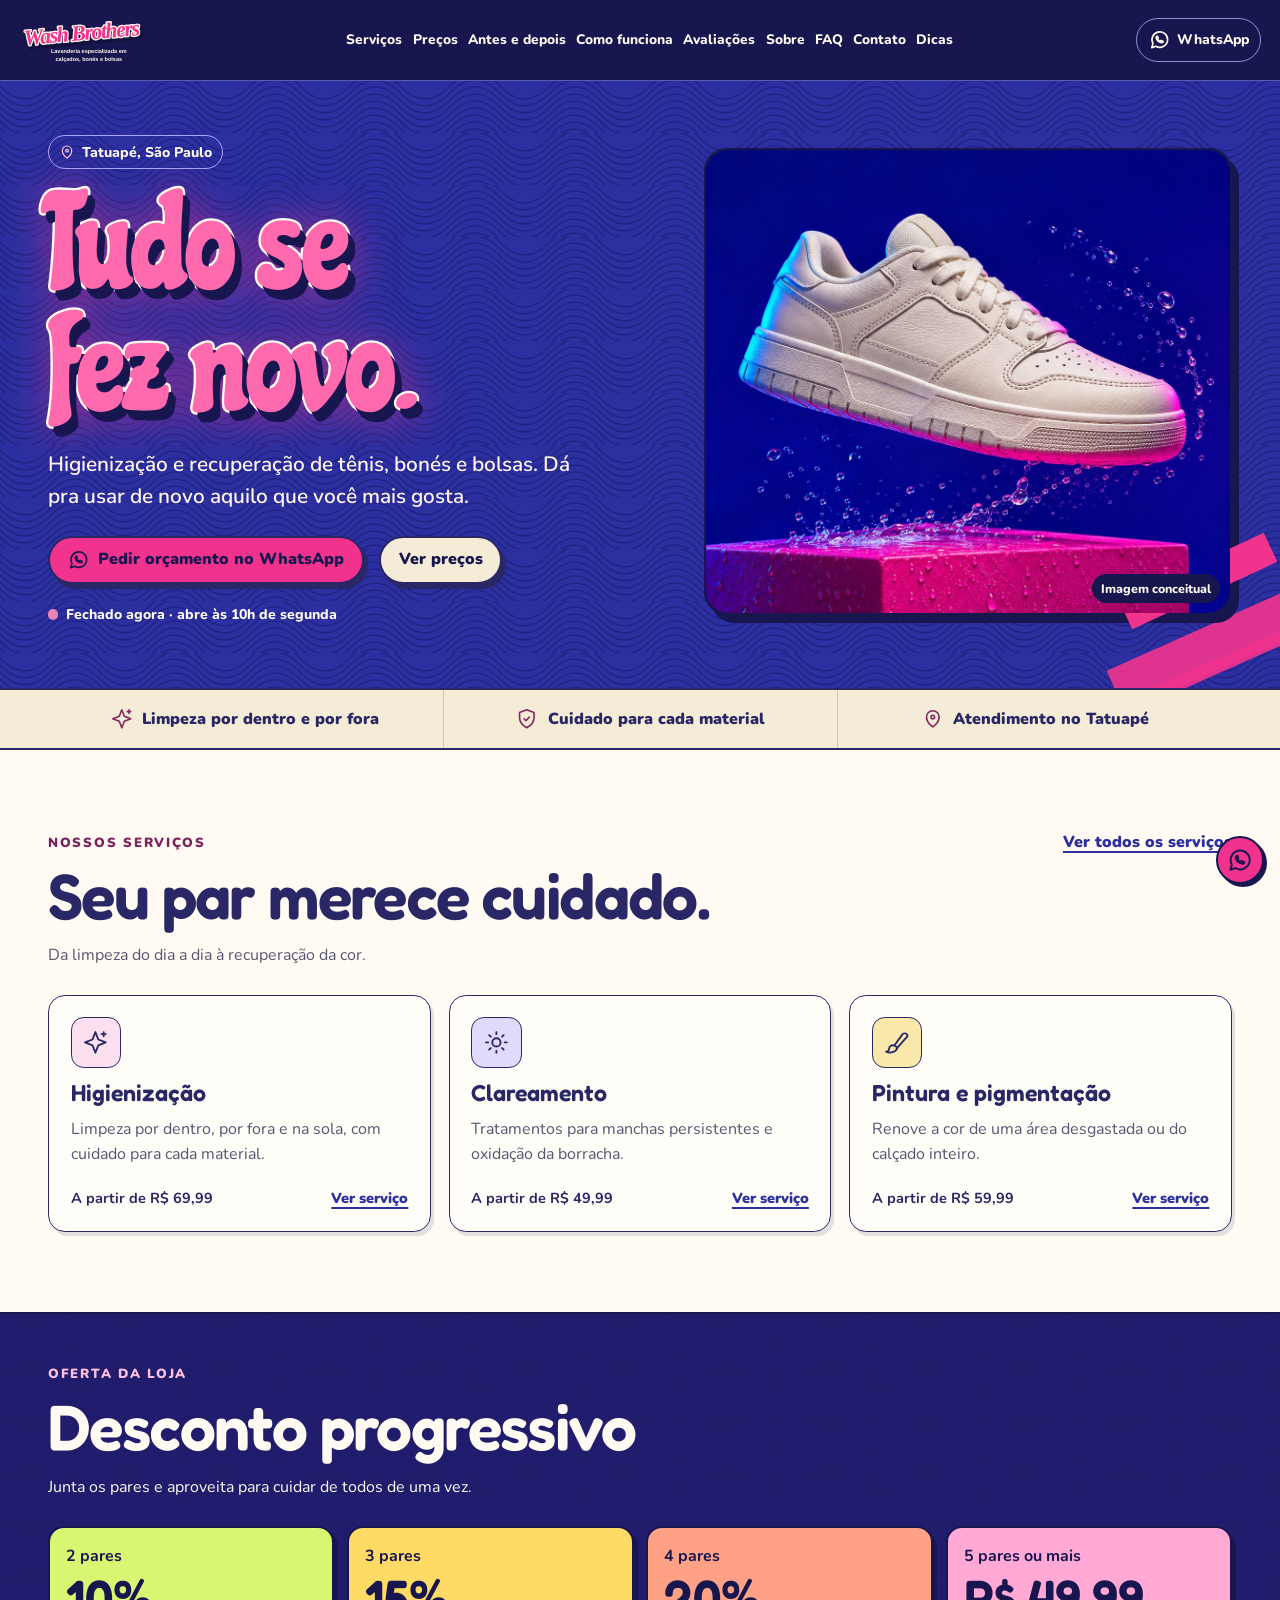
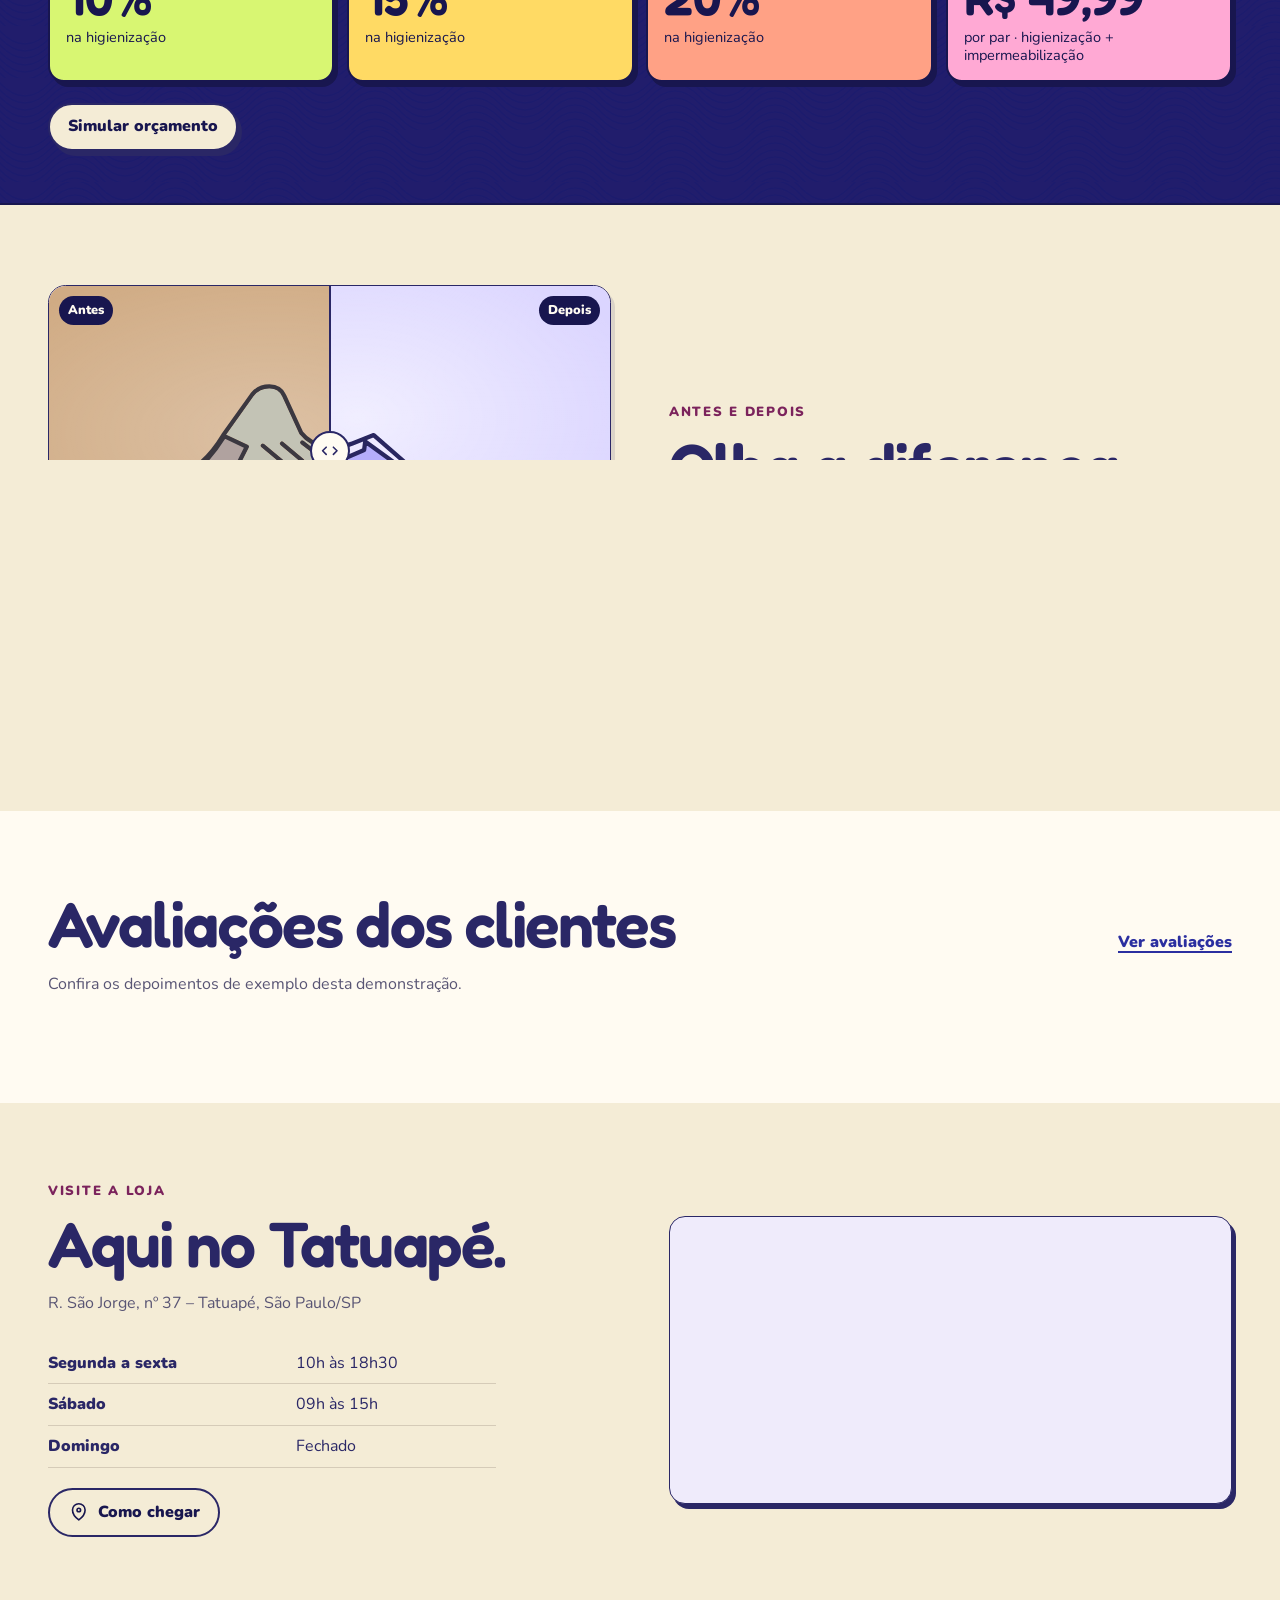
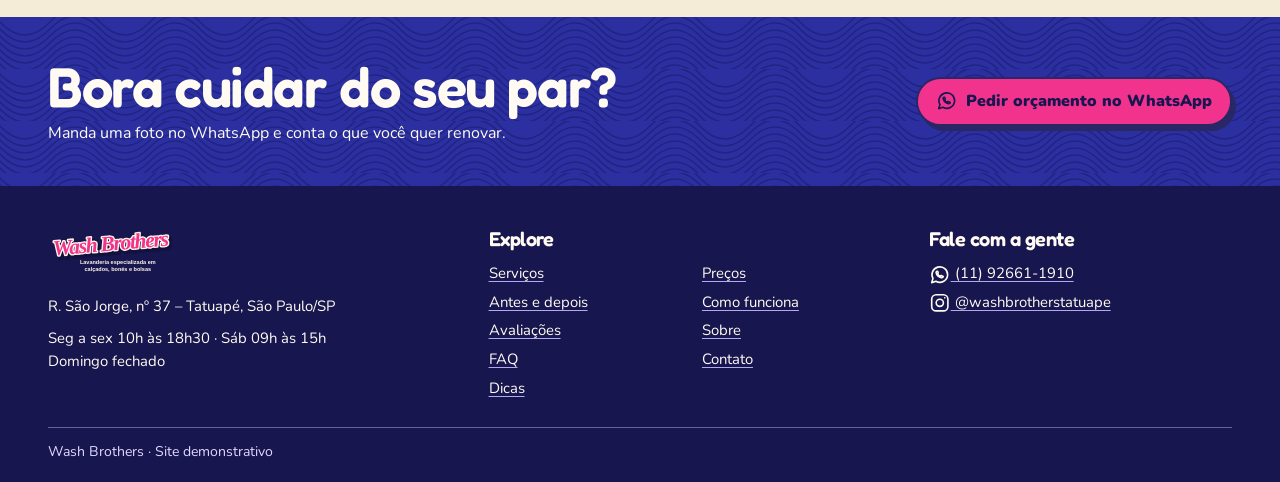
==== commit cb18ab6a: "Remove rastreio e adiciona avaliações" ====
--- a/index.html
+++ b/index.html
@@ -49,11 +49,11 @@
 <header class="site-header"><div class="wrap header-layout">
   <a class="brand" href="index.html" aria-current="page"><!-- TODO: substituir pelo arquivo oficial da marca. --><img src="assets/img/logo.svg" width="260" height="100" alt="Wash Brothers — Lavanderia especializada em calçados, bonés e bolsas"></a>
   <button class="menu-toggle" type="button" data-menu aria-expanded="false" aria-controls="navegacao"><svg class="icon" aria-hidden="true"><use href="#menu"></use></svg><span>Menu</span></button>
-  <nav class="navigation" id="navegacao" aria-label="Navegação principal"><a href="servicos.html">Serviços</a><a href="precos.html">Preços</a><a href="antes-e-depois.html">Antes e depois</a><a href="como-funciona.html">Como funciona</a><a href="sobre.html">Sobre</a><a href="faq.html">FAQ</a><a href="contato.html">Contato</a><a href="dicas.html">Dicas</a><a href="acompanhar-pedido.html">Acompanhar pedido</a></nav>
+  <nav class="navigation" id="navegacao" aria-label="Navegação principal"><a href="servicos.html">Serviços</a><a href="precos.html">Preços</a><a href="antes-e-depois.html">Antes e depois</a><a href="como-funciona.html">Como funciona</a><a href="avaliacoes.html">Avaliações</a><a href="sobre.html">Sobre</a><a href="faq.html">FAQ</a><a href="contato.html">Contato</a><a href="dicas.html">Dicas</a></nav>
   <a class="header-wa" href="https://wa.me/5511926611910"><svg class="icon" aria-hidden="true"><use href="#whatsapp"></use></svg><span>WhatsApp</span></a>
 </div></header>
 <main id="conteudo">
-<noscript><p class="wrap message">Ative o JavaScript para usar os filtros, a tabela, o simulador e o acompanhamento de pedidos. Você também pode falar com a equipe pelo WhatsApp.</p></noscript>
+<noscript><p class="wrap message">Ative o JavaScript para usar os filtros, a tabela e o simulador. Você também pode falar com a equipe pelo WhatsApp.</p></noscript>
 <section class="hero wave">
   <div class="wrap hero-grid">
     <div class="hero-copy"><p class="hero-tag"><svg class="icon" aria-hidden="true"><use href="#pin"></use></svg> Tatuapé, São Paulo</p><h1 class="bubble neon">Tudo se<br> fez novo<span>.</span></h1>
@@ -73,13 +73,13 @@
   <div class="compare-divider" aria-hidden="true"><span><svg class="icon" aria-hidden="true"><use href="#compare"></use></svg></span></div>
   <label for="comparacao-home" class="sr-only">Comparação de antes e depois: Tênis de uso diário</label><input id="comparacao-home" type="range" min="0" max="100" value="50">
   </div><div class="compare-copy"><p class="eyebrow">Higienização · Ilustração</p><h3>Tênis de uso diário</h3><p>Limpeza do cabedal e da sola.</p></div></article><div><div class="section-heading"><p class="eyebrow">Antes e depois</p><h2>Olha a diferença.</h2><p>Arraste o controle para comparar os dois lados da ilustração.</p></div><a class="button outline" href="antes-e-depois.html">Ver galeria</a></div></div></section>
-<section class="section" data-reveal><div class="wrap"><div class="section-heading"><p class="eyebrow">Exemplos fictícios</p><h2>Como seria ouvir da galera?</h2><p>Depoimentos ilustrativos para esta demonstração.</p></div><!-- Exemplos fictícios, substituir por depoimentos autorizados. --><div class="cards reviews"><blockquote><p>“Meu par branco voltou pro rodízio.”</p><footer>Cliente fictício · Higienização</footer></blockquote><blockquote><p>“Curti poder mandar foto antes de levar.”</p><footer>Cliente fictício · Orçamento por foto</footer></blockquote><blockquote><p>“A cor do meu tênis ganhou vida de novo.”</p><footer>Cliente fictício · Pintura</footer></blockquote></div></div></section>
+<section class="section" data-reveal><div class="wrap"><div class="heading-row"><div class="section-heading"><h2>Avaliações dos clientes</h2><p>Confira os depoimentos de exemplo desta demonstração.</p></div><a class="text-link" href="avaliacoes.html">Ver avaliações</a></div></div></section>
 <section class="section pale"><div class="wrap split center-y"><div><div class="section-heading"><p class="eyebrow">Visite a loja</p><h2>Aqui no Tatuapé.</h2><p>R. São Jorge, nº 37 – Tatuapé, São Paulo/SP</p></div><table class="hours"><caption class="sr-only">Horários de atendimento</caption><tbody><tr><th scope="row">Segunda a sexta</th><td>10h às 18h30</td></tr><tr><th scope="row">Sábado</th><td>09h às 15h</td></tr><tr><th scope="row">Domingo</th><td>Fechado</td></tr></tbody></table><div class="actions"><a class="button outline" href="contato.html"><svg class="icon" aria-hidden="true"><use href="#pin"></use></svg>Como chegar</a></div></div><iframe class="map" title="Mapa da Wash Brothers no Tatuapé" src="https://maps.google.com/maps?q=Rua%20S%C3%A3o%20Jorge%2C%2037%2C%20Tatuap%C3%A9%2C%20S%C3%A3o%20Paulo%2C%20SP&amp;t=&amp;z=16&amp;ie=UTF8&amp;iwloc=&amp;output=embed" loading="lazy" referrerpolicy="no-referrer-when-downgrade"></iframe></div></section>
 <section class="closing wave"><div class="wrap"><div><h2>Bora cuidar do seu par?</h2><p>Manda uma foto no WhatsApp e conta o que você quer renovar.</p></div><a class="button primary" href="https://wa.me/5511926611910"><svg class="icon" aria-hidden="true"><use href="#whatsapp"></use></svg>Pedir orçamento no WhatsApp</a></div></section>
 </main>
 <footer class="site-footer"><div class="wrap footer-grid">
   <div><a class="brand" href="index.html"><!-- TODO: substituir pelo arquivo oficial da marca. --><img src="assets/img/logo.svg" width="260" height="100" alt="Wash Brothers — Lavanderia especializada em calçados, bonés e bolsas"></a><p>R. São Jorge, nº 37 – Tatuapé, São Paulo/SP</p><p>Seg a sex 10h às 18h30 · Sáb 09h às 15h<br>Domingo fechado</p></div>
-  <div><h2>Explore</h2><nav aria-label="Links do rodapé"><a href="servicos.html">Serviços</a><a href="precos.html">Preços</a><a href="antes-e-depois.html">Antes e depois</a><a href="como-funciona.html">Como funciona</a><a href="sobre.html">Sobre</a><a href="faq.html">FAQ</a><a href="contato.html">Contato</a><a href="dicas.html">Dicas</a><a href="acompanhar-pedido.html">Acompanhar pedido</a></nav></div>
+  <div><h2>Explore</h2><nav aria-label="Links do rodapé"><a href="servicos.html">Serviços</a><a href="precos.html">Preços</a><a href="antes-e-depois.html">Antes e depois</a><a href="como-funciona.html">Como funciona</a><a href="avaliacoes.html">Avaliações</a><a href="sobre.html">Sobre</a><a href="faq.html">FAQ</a><a href="contato.html">Contato</a><a href="dicas.html">Dicas</a></nav></div>
   <div><h2>Fale com a gente</h2><a href="https://wa.me/5511926611910"><svg class="icon" aria-hidden="true"><use href="#whatsapp"></use></svg> (11) 92661-1910</a><a href="https://www.instagram.com/washbrotherstatuape/"><svg class="icon" aria-hidden="true"><use href="#instagram"></use></svg> @washbrotherstatuape</a></div>
 </div><div class="wrap footer-note">Wash Brothers · Site demonstrativo</div></footer>
 <a class="floating-wa" href="https://wa.me/5511926611910" aria-label="Falar com a Wash Brothers no WhatsApp"><svg class="icon" aria-hidden="true"><use href="#whatsapp"></use></svg></a>
--- a/assets/css/site.css
+++ b/assets/css/site.css
@@ -50,7 +50,6 @@
 .outline:hover { background:var(--lavender); }
 .button:hover { transform:translateY(-2px); }
 .button:active { transform:translateY(1px); }
-.button.small { min-height:2.65rem; padding:.55rem .8rem; font-size:.9rem; }
 .text-link { color:var(--blue); font-weight:900; text-decoration-thickness:2px; text-underline-offset:.25em; }
 .text-link:hover { color:#941d60; }
 .site-header { position:relative; z-index:5; background:var(--deep); color:var(--paper); border-bottom:1px solid #5f5ab2; }
@@ -189,10 +188,10 @@
 .total-lines strong { font:600 1.65rem/1 var(--heading); color:var(--lime); }
 .total-lines .note { margin-top:.65rem; font-size:.88rem; }
 .gallery-status { margin:0 0 .85rem; color:var(--muted); }
-.process,.order-timeline { padding:0; margin:0; list-style:none; }
-.process li,.order-timeline li { display:grid; grid-template-columns:auto 1fr; gap:1rem; align-items:start; position:relative; padding-bottom:1.5rem; }
-.process li:not(:last-child)::before,.order-timeline li:not(:last-child)::before { position:absolute; content:""; width:2px; height:100%; top:.15rem; left:1.53rem; background:#c7bee8; }
-.process li > *,.order-timeline li > * { position:relative; }
+.process { padding:0; margin:0; list-style:none; }
+.process li { display:grid; grid-template-columns:auto 1fr; gap:1rem; align-items:start; position:relative; padding-bottom:1.5rem; }
+.process li:not(:last-child)::before { position:absolute; content:""; width:2px; height:100%; top:.15rem; left:1.53rem; background:#c7bee8; }
+.process li > * { position:relative; }
 .process h2 { font-size:1.65rem; margin:.2rem 0 .4rem; }
 .process p,.contact-handle { color:var(--muted); }
 .message { display:flex; align-items:flex-start; gap:.6rem; padding:.8rem .9rem; border:1px solid #b6add8; border-radius:.65rem; background:var(--lavender); }
@@ -217,16 +216,6 @@
 .contact-handle { margin-top:.85rem; font-size:.95rem; overflow-wrap:anywhere; }
 .stacked { display:grid; gap:.9rem; }
 .stacked .button { justify-self:start; }
-.example-codes { margin-top:1.15rem; }
-.example-codes > span { display:block; margin-bottom:.45rem; font-weight:800; }
-.pedido-status { font-weight:900; margin-bottom:.75rem; }
-.pedido-status:empty { display:none; }
-.order-timeline li { gap:.6rem; min-height:3.75rem; padding-bottom:.65rem; }
-.order-timeline li:not(:last-child)::before { left:1.05rem; }
-.step-marker { display:grid; place-items:center; width:2.15rem; height:2.15rem; border:1.5px solid var(--ink); border-radius:50%; background:var(--lavender); font-weight:900; }
-.feito .step-marker { background:var(--lime); }
-.atual .step-marker { background:var(--pink); }
-.order-timeline small { display:block; color:var(--muted); font-size:.85rem; }
 .tips h2 { font-size:1.45rem; }
 .arrived { animation:arrive .48s ease both; }
 @keyframes arrive { from { opacity:.55; transform:translateY(.7rem); } to { opacity:1; transform:translateY(0); } }
